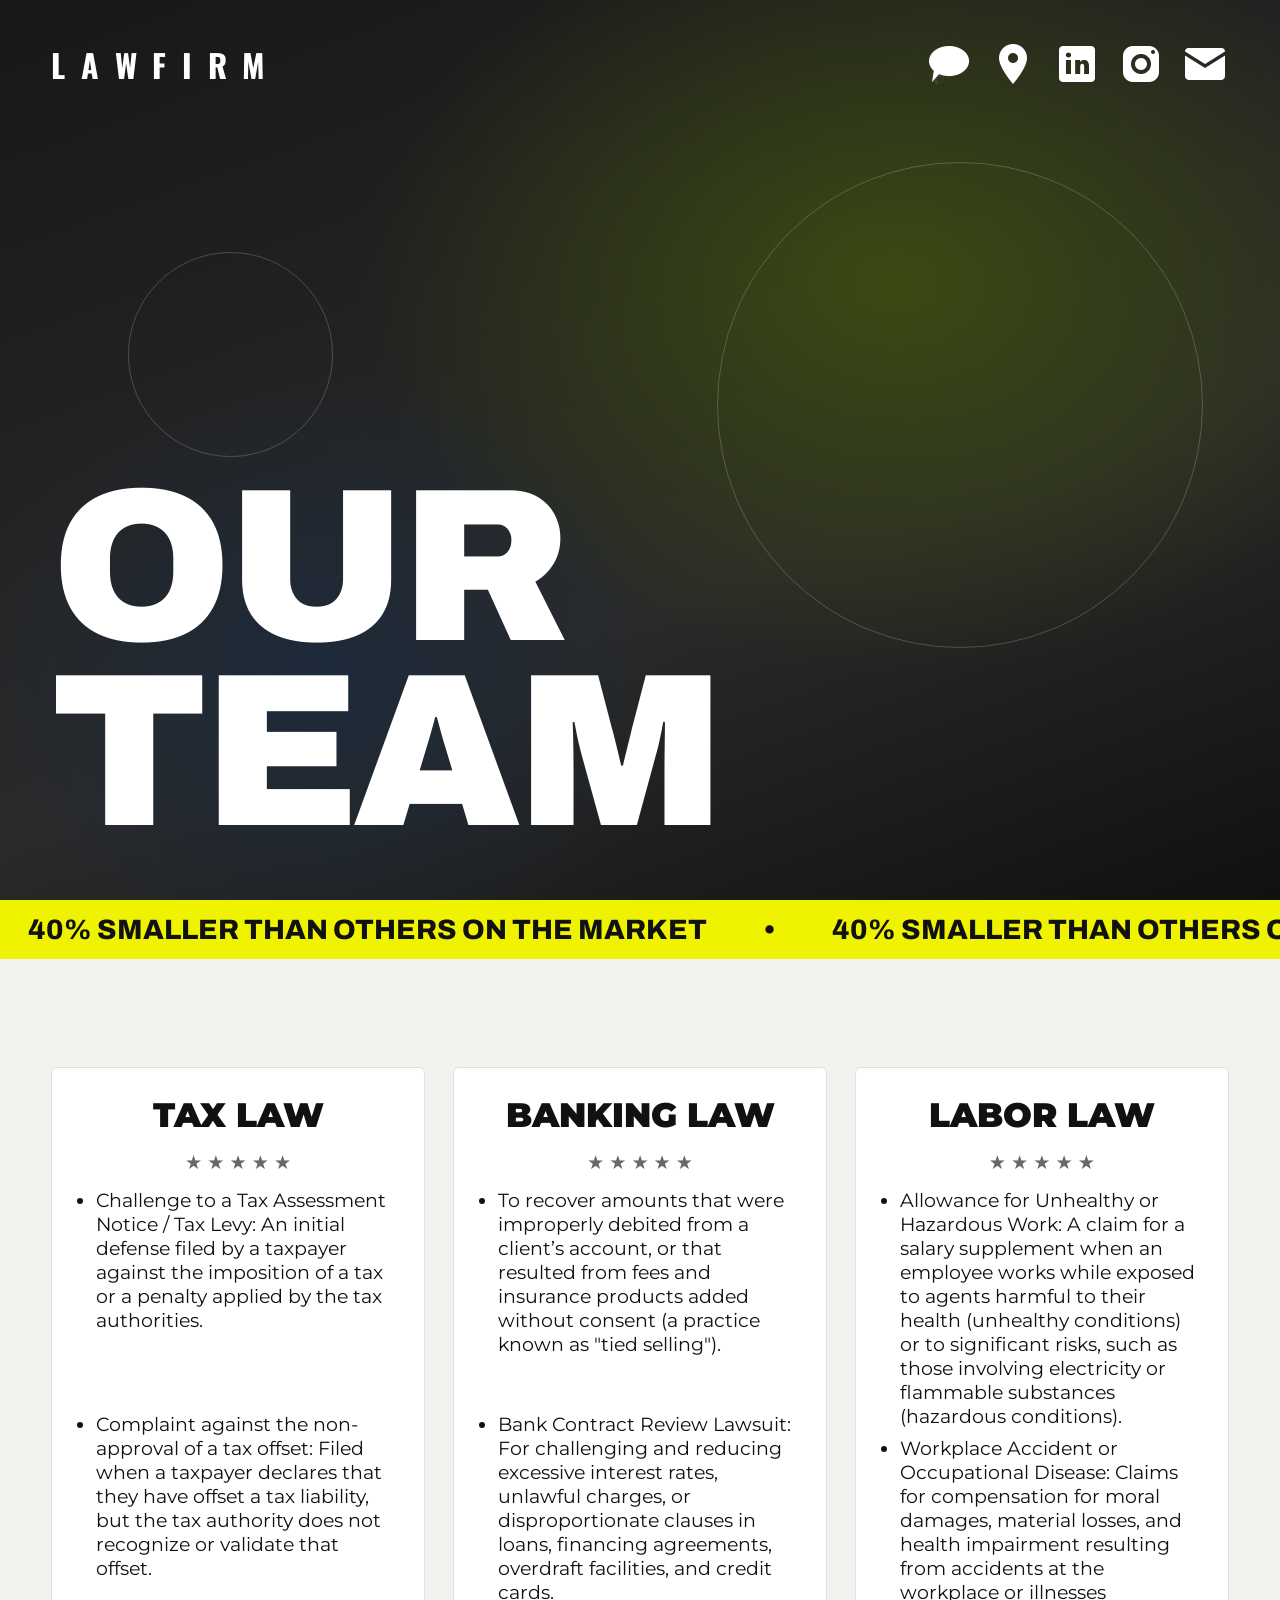
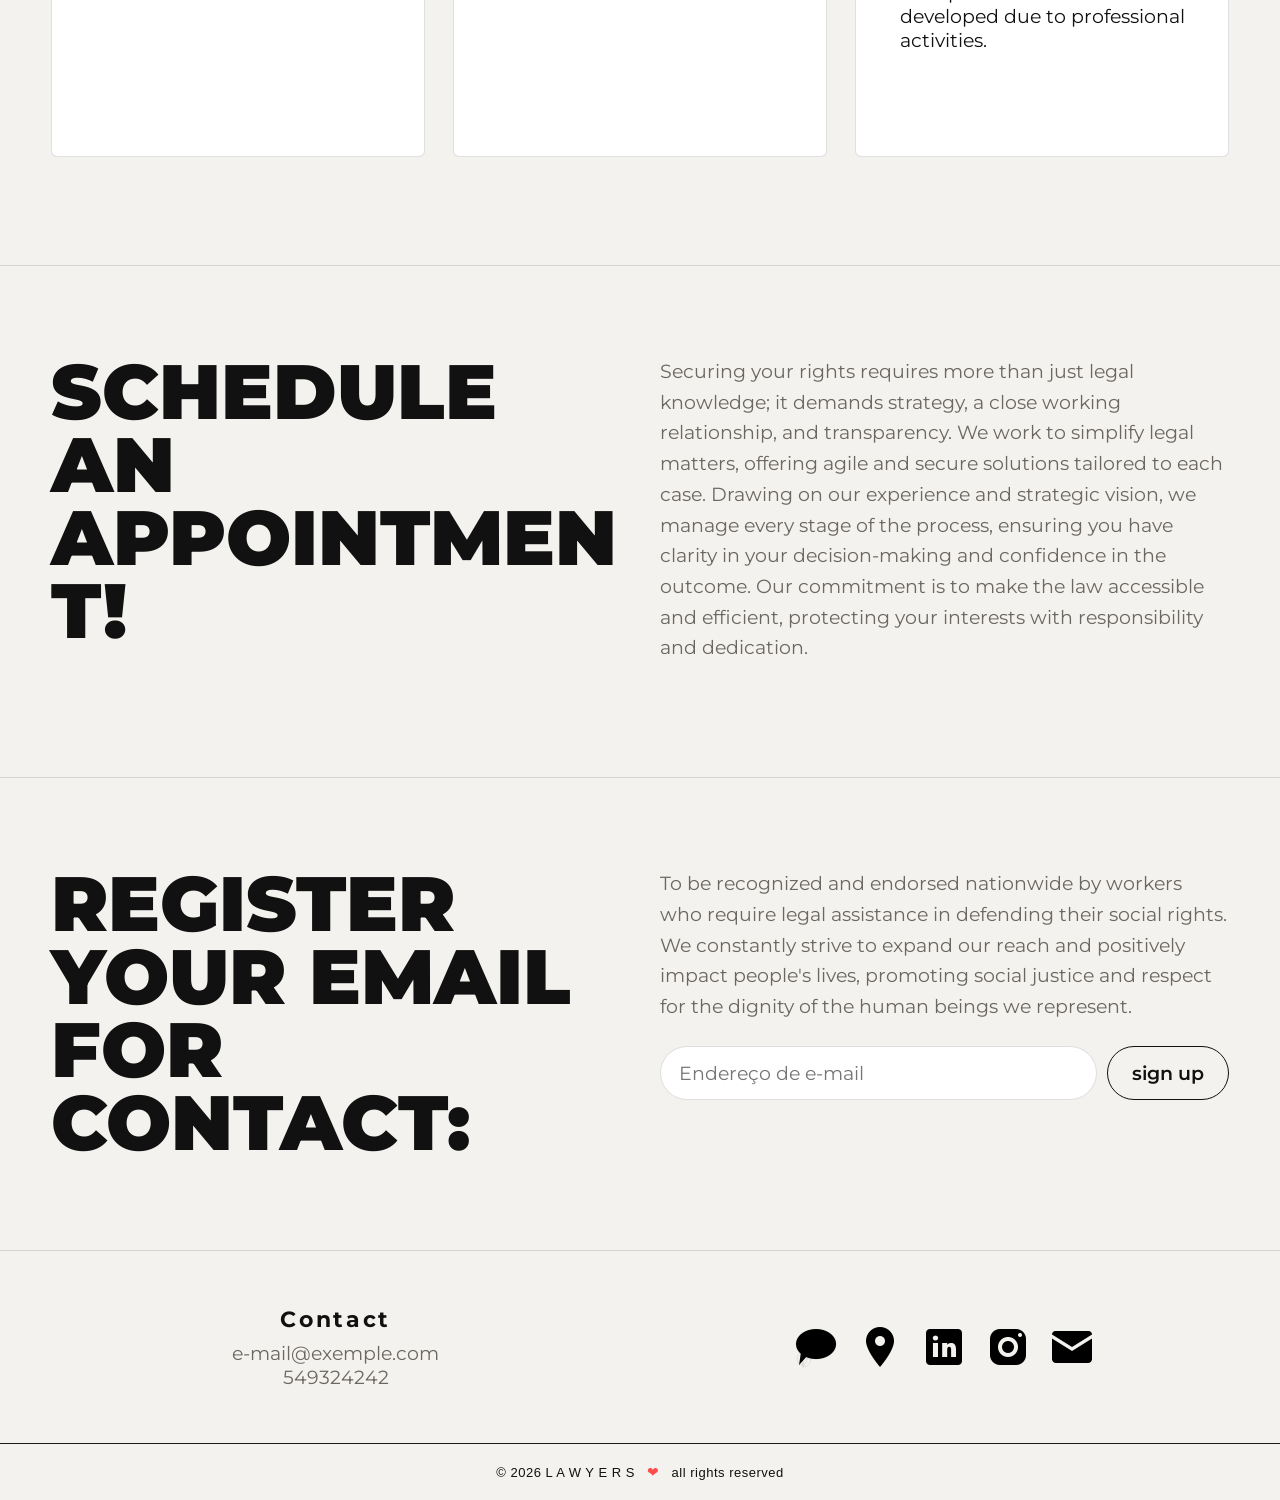
==== signUp.html @ 00d4eca5 "primeiro commit" ====
<!doctype html>
<html lang="pt-BR">
  <head>
    <meta charset="utf-8" />
    <meta
      name="viewport"
      content="width=device-width, initial-scale=1, viewport-fit=cover"
    />
    <title>Sign Up</title>
    <link rel="icon" type="image/png" href="./images/icons8-balança-80.png" />
    <link rel="preconnect" href="https://fonts.googleapis.com" />
    <link rel="preconnect" href="https://fonts.gstatic.com" crossorigin />
    <link
      rel="stylesheet"
      href="https://fonts.googleapis.com/css2?family=Archivo:wght@400;600;800;900&family=Montserrat:wght@400;500;600;700;800;900&family=Oswald:wght@700&display=swap"
    />
    <link rel="stylesheet" href="signUp.css" />
  </head>
  <body>
    <!-- Cortina de entrada (sobe quando a página termina de carregar) -->
    <div class="curtain">LAWYERS TEAM</div>

    <header>
      <nav>
        <a class="logo" href="index.html">L A W F I R M</a>
        <div class="icons container-social">
          <a href="sms:+549324242" aria-label="iMessage"
            ><img
              src="images/icons8-imessage-96.png"
              alt=""
              class="social-icon"
          /></a>
          <a href="https://maps.app.goo.gl/4bHsicvDtdmeMuuY8" target="_blank" rel="noopener noreferrer" aria-label="Localização"
            ><img
              src="images/icons8-location-96.png"
              alt=""
              class="social-icon"
          /></a>
          <a href="https://www.linkedin.com/" target="_blank" rel="noopener noreferrer" aria-label="LinkedIn"
            ><img
              src="images/icons8-linkedin-96.png"
              alt=""
              class="social-icon"
          /></a>
          <a href="https://www.instagram.com/" target="_blank" rel="noopener noreferrer" aria-label="Instagram"
            ><img
              src="images/icons8-instagram-96.png"
              alt=""
              class="social-icon"
          /></a>
          <a href="mailto:e-mail@exemple.com" aria-label="E-mail"
            ><img src="images/icons8-email-96.png" alt="" class="social-icon"
          /></a>
        </div>
      </nav>
    </header>

    <!-- Hero: data-p = intensidade do parallax (negativo = move ao contrário) -->
    <section class="hero">
      <div class="img" data-p="0.25">
        <video autoplay muted loop playsinline>
          <source src="/images/signUpVideo.mp4" />
          Your browser does not support HTML5 videos.
        </video>
      </div>
      <div class="shape shape-1" data-p="-0.15"></div>
      <div class="shape shape-2" data-p="0.4"></div>
      <h1>
        <span><i>Our</i></span
        ><span><i>Team</i></span>
      </h1>
    </section>

    <div class="marquee"><div id="mq"></div></div>

    <section class="plans">
      <article class="plan rv">
        <div class="b">
          <h3>tax law</h3>
          <div class="price"><p><p>&#9733;  &#9733;  &#9733;  &#9733;  &#9733;</p></p></div>
          <ul>
            <li>
              Challenge to a Tax Assessment Notice / Tax Levy: An initial
              defense filed by a taxpayer against the imposition of a tax or a
              penalty applied by the tax authorities.
            </li>
            <li>
              Complaint against the non-approval of a tax offset: Filed when a
              taxpayer declares that they have offset a tax liability, but the
              tax authority does not recognize or validate that offset.
            </li>
          </ul>
          <div class="icon-card-group">
            <a href="sms:+549324242" aria-label="iMessage"
              ><img
                src="images/icons8-imessage-96.png"
                alt=""
                class="icons-card"
            /></a>
            <a href="mailto:e-mail@exemple.com" aria-label="E-mail"
              ><img src="images/icons8-email-96.png" alt="" class="icons-card"
            /></a>
          </div>
        </div>
      </article>
      <article class="plan rv" style="transition-delay: 0.12s">
        <div class="b">
          <h3>Banking Law</h3>
          <div class="price">&#9733;  &#9733;  &#9733;  &#9733;  &#9733;</div>
          <ul>
            <li>
              To recover amounts that were improperly debited from a client’s account, or that resulted from fees and insurance products added without consent (a practice known as "tied selling").
            </li>
            <li>
              Bank Contract Review Lawsuit: For challenging and reducing excessive interest rates, unlawful charges, or disproportionate clauses in loans, financing agreements, overdraft facilities, and credit cards.
            </li>
          </ul>
          <div class="icon-card-group">
            <a href="sms:+549324242" aria-label="iMessage"
              ><img
                src="images/icons8-imessage-96.png"
                alt=""
                class="icons-card"
            /></a>
            <a href="mailto:e-mail@exemple.com" aria-label="E-mail"
              ><img src="images/icons8-email-96.png" alt="" class="icons-card"
            /></a>
          </div>
        </div>
      </article>
      <article class="plan rv" style="transition-delay: 0.24s">
        <div class="b">
          <h3>labor law</h3>
          <div class="price">&#9733;  &#9733;  &#9733;  &#9733;  &#9733;</div>
          <ul>
            <li>
               Allowance for Unhealthy or Hazardous Work: A claim for a salary supplement when an employee works while exposed to agents harmful to their health (unhealthy conditions) or to significant risks, such as those involving electricity or flammable substances (hazardous conditions).
            </li>
            <li>
               Workplace Accident or Occupational Disease: Claims for compensation for moral damages, material losses, and health impairment resulting from accidents at the workplace or illnesses developed due to professional activities.
            </li>
          </ul>
          <div class="icon-card-group">
            <a href="sms:+549324242" aria-label="iMessage"
              ><img
                src="images/icons8-imessage-96.png"
                alt=""
                class="icons-card"
            /></a>
            <a href="mailto:e-mail@exemple.com" aria-label="E-mail"
              ><img src="images/icons8-email-96.png" alt="" class="icons-card"
            /></a>
          </div>
        </div>
      </article>
    </section>

    <section class="visit">
      <div class="rv"><h2>Schedule an appointment!</h2></div>
      <div class="rv" style="transition-delay: 0.15s">
        <p>
          Securing your rights requires more than just legal knowledge; it
          demands strategy, a close working relationship, and transparency. We
          work to simplify legal matters, offering agile and secure solutions
          tailored to each case. Drawing on our experience and strategic vision,
          we manage every stage of the process, ensuring you have clarity in
          your decision-making and confidence in the outcome. Our commitment is
          to make the law accessible and efficient, protecting your interests
          with responsibility and dedication.
        </p>
      </div>
    </section>

    <section class="visit">
      <div class="rv"><h2>register your email for contact:</h2></div>
      <div class="rv" style="transition-delay: 0.15s">
        <p>
          To be recognized and endorsed nationwide by workers who require legal
          assistance in defending their social rights. We constantly strive to
          expand our reach and positively impact people's lives, promoting
          social justice and respect for the dignity of the human beings we
          represent.
        </p>
        <!-- MAILCHIMP: cole em "action" a URL do formulário (Audience > Signup forms > Embedded forms) -->
        <form
          id="nl"
          action="COLE_AQUI_A_URL_DO_MAILCHIMP"
          method="post"
          target="mc-iframe"
        >
          <input
            type="email"
            name="EMAIL"
            placeholder="Endereço de e-mail"
            required
            aria-label="Endereço de e-mail"
          />
          <!-- MAILCHIMP anti-bot: troque o name pelo "b_..." do código do Mailchimp -->
          <div style="position: absolute; left: -5000px" aria-hidden="true">
            <input
              type="text"
              name="b_COLE_AQUI_O_CODIGO_ANTI_BOT"
              tabindex="-1"
              value=""
            />
          </div>
          <button class="btn" type="submit">sign up</button>
        </form>
        <iframe name="mc-iframe" style="display: none" title="mailchimp"></iframe>
        <p id="ok" style="display: none; margin-top: 14px">Thanks!</p>
      </div>
    </section>

    <footer>
      <div class="rv">
        <h3>Contact</h3>
        <a href="mailto:e-mail@exemple.com">e-mail@exemple.com</a><br />
        <a href="tel:+549324242">549324242</a>
      </div>
      <div class="icons container-social rv" style="transition-delay: 0.12s">
        <a href="sms:+549324242" aria-label="iMessage"
          ><img src="images/icons8-imessage-96.png" alt="" class="social-icon"
        /></a>
        <a href="https://maps.app.goo.gl/4bHsicvDtdmeMuuY8" target="_blank" rel="noopener noreferrer" aria-label="Localização"
          ><img src="images/icons8-location-96.png" alt="" class="social-icon"
        /></a>
        <a href="https://www.linkedin.com/" target="_blank" rel="noopener noreferrer" aria-label="LinkedIn"
          ><img src="images/icons8-linkedin-96.png" alt="" class="social-icon"
        /></a>
        <a href="https://www.instagram.com/" target="_blank" rel="noopener noreferrer" aria-label="Instagram"
          ><img src="images/icons8-instagram-96.png" alt="" class="social-icon"
        /></a>
        <a href="mailto:e-mail@exemple.com" aria-label="E-mail"
          ><img src="images/icons8-email-96.png" alt="" class="social-icon"
        /></a>
      </div>
    </footer>
    <div class="copy">
      <span>&copy; 2026 L A W Y E R S</span>
      <span class="heart">&#10084;</span>
      <span>all rights reserved</span>
    </div>

    <script src="signUp.js"></script>
  </body>
</html>
---- signUp.css ----
/* =====================================================================
   signUp.css - página de cadastro (signUp.html)
   Tema claro/escuro automático (segue o sistema do visitante).
   ===================================================================== */

/* ---------- Variáveis ---------- */
:root {
  --h: "Oswald", "Arial Narrow", Impact, sans-serif;
  --bg: #f4f2ee;
  --fg: #111;
  --mut: #6b6762;
  --card: #fff;
  --acc: #eff300;
  --line: #1112;
  --icon-filter: brightness(0); /* ícones pretos no tema claro */
  --pad: 4vw;
  padding-top: env(
    safe-area-inset-top,
    0px
  ); /* respeita o "notch" do celular */
  padding-bottom: env(safe-area-inset-bottom, 0px);
}
@media (prefers-color-scheme: dark) {
  :root {
    --bg: #0e0e0e;
    --fg: #f2f0ea;
    --mut: #9a968f;
    --card: #181818;
    --line: #fff2;
    --icon-filter: brightness(0) invert(1); /* ícones brancos no tema escuro */
  }
}

/* ---------- Base ---------- */
html {
  scroll-padding-top: env(safe-area-inset-top, 0px);
}
* {
  box-sizing: border-box;
  margin: 0;
}
body {
  background: var(--bg);
  color: var(--fg);
  font-family:
    "Archivo",
    system-ui,
    -apple-system,
    "Segoe UI",
    Helvetica,
    Arial,
    sans-serif;
  overflow-x: hidden;
}
a {
  color: inherit;
  text-decoration: none;
}
h2 {
  font-size: clamp(34px, 6vw, 84px);
  font-weight: 900;
  text-transform: uppercase;
  line-height: 0.95;
}

/* ---------- Cabeçalho (sempre sobre o hero escuro, por isso texto branco) ---------- */
header {
  position: absolute;
  top: 0;
  left: 0;
  right: 0;
  z-index: 5;
  padding: clamp(20px, 4vw, 40px) var(--pad);
  color: #fff;
}
nav {
  display: flex;
  flex-wrap: wrap; /* logo e ícones quebram de linha em telas estreitas */
  align-items: center;
  justify-content: space-between;
  gap: 16px 28px;
  font-size: 14px;
}
.logo {
  font-family: var(--h);
  font-size: clamp(20px, 5vw, 32px);
  font-weight: 800;
  letter-spacing: 0.12em;
  white-space: nowrap;
}
/* Sublinhado que "cresce" ao passar o mouse nos links do menu */
nav a {
  position: relative;
}
nav a::after {
  content: "";
  position: absolute;
  left: 0;
  bottom: -3px;
  height: 1px;
  width: 100%;
  background: currentColor;
  transform: scaleX(0);
  transform-origin: left;
  transition: transform 0.4s;
}
nav a:hover::after {
  transform: scaleX(1);
}

/* ---------- Botões ---------- */
.btn {
  display: inline-block;
  text-align: center;
  padding: 12px 24px;
  border: 1px solid currentColor;
  border-radius: 99px;
  background: none;
  color: inherit;
  font: inherit;
  font-weight: 600;
  cursor: pointer;
  transition:
    background 0.3s,
    color 0.3s;
}
.btn:hover {
  background: var(--fg);
  color: var(--bg);
}

/* ---------- Ícones sociais ---------- */
.container-social {
  filter: var(--icon-filter);
}
header .container-social {
  filter: brightness(0) invert(1); /* no topo o fundo é sempre escuro */
}
.icons {
  display: flex;
  flex-wrap: wrap;
  justify-content: center;
  gap: 1rem;
}
.social-icon {
  display: block;
  width: 3rem;
  height: 3rem;
}
.social-icon:hover {
  animation: wobble 0.5s 1 linear;
}
@keyframes wobble {
  0%,
  50% {
    transform: scale(0.7, 1.3);
  }
  25%,
  75% {
    transform: scale(1.3, 0.7);
  }
  100% {
    transform: scale(1, 1);
  }
}

/* ---------- Hero ---------- */
.hero {
  position: relative;
  height: 100vh;
  height: 100svh; /* altura real no celular */
  min-height: 520px;
  overflow: hidden;
  display: flex;
  align-items: flex-end;
  color: #fff;
}
/* Camada do parallax (o JS a desloca). inset negativo = folga para o movimento */
.hero .img {
  display: flex;
  justify-content: center; /* Centraliza horizontalmente */
  align-items: center; /* Centraliza verticalmente */
  min-height: 100vh;
  position: absolute;
  inset: -12% 0;
  background:
    radial-gradient(60% 50% at 70% 35%, #3b4a12 0, transparent 70%),
    radial-gradient(40% 40% at 25% 70%, #1d2a3a 0, transparent 70%),
    linear-gradient(160deg, #151515, #2a2a2a 60%, #0b0b0b);
  will-change: transform;
}
.img-team {
  position: absolute;
  inset: 0;
  width: 100%;
  height: 100%;
  object-fit: cover; /* foto centralizada e sem distorção em qualquer tela */
  object-position: center;
}
/* Círculos decorativos: tamanho e posição em vw/vh = acompanham a tela */
.hero .shape {
  position: absolute;
  border-radius: 50%;
  border: 1px solid #fff3;
  will-change: transform;
  animation: fade-in 1.6s 0.4s ease backwards;
}
.shape-1 {
  width: 38vw;
  height: 38vw;
  right: 6vw;
  top: 18vh;
}
.shape-2 {
  width: 16vw;
  height: 16vw;
  left: 10vw;
  top: 28vh;
}
.hero h1 {
  position: relative;
  font-size: clamp(64px, 17vw, 260px);
  line-height: 0.85;
  font-weight: 900;
  text-transform: uppercase;
  letter-spacing: -0.03em;
  padding: 0 var(--pad) 6vh;
}
/* Título "sobe" de dentro de uma máscara (overflow hidden) quando body.ready */
.hero h1 span {
  display: block;
  overflow: hidden;
}
.hero h1 i {
  display: block;
  font-style: normal;
  transform: translateY(105%);
  transition: transform 1.1s cubic-bezier(0.2, 0.8, 0.2, 1);
}
body.ready .hero h1 i {
  transform: none;
}
body.ready .hero h1 span:nth-child(2) i {
  transition-delay: 0.12s;
}

/* ---------- Letreiro ---------- */
.marquee {
  overflow: hidden;
  background: var(--acc);
  color: #111;
  padding: 14px 0;
  white-space: nowrap;
  font-weight: 800;
  text-transform: uppercase;
  font-size: clamp(16px, 2.2vw, 28px);
}
.marquee div {
  display: inline-block;
  will-change: transform;
}
.marquee span {
  margin: 0 28px;
}

/* ---------- Planos ---------- */
/* auto-fit + min(100%, 260px): 3 colunas no desktop, 2 no tablet, 1 no celular */
.plans {
  padding: 12vh var(--pad);
  display: grid;
  gap: 28px;
  grid-template-columns: repeat(auto-fit, minmax(min(100%, 260px), 1fr));
}
.plan {
  display: flex;
  flex-direction: column;
  overflow: hidden;
  background: var(--card);
  border: 1px solid var(--line);
  border-radius: 6px;
}
/* Faixa colorida no topo do plano (a cor interna sofre parallax) */

.plan .ph {
  position: relative;
  overflow: hidden;
  height: clamp(120px, 18vw, 180px);
}
.plan .ph div {
  position: absolute;
  inset: -15% 0;
  will-change: transform;
}
.plan:nth-child(1) .ph div {
  background: linear-gradient(135deg, #8aa0a8, #2d3b40);
}
.plan:nth-child(2) .ph div {
  background: linear-gradient(135deg, #c9b18a, #4a3a22);
}
.plan:nth-child(3) .ph div {
  background: linear-gradient(135deg, #b6d84a, #26330a);
}
.plan .b {
  align-items: center;
  flex: 1;
  display: flex;
  flex-direction: column;
  gap: 14px;
  padding: 26px;
}
.plan h3 {
  text-align: center;
  font-size: 34px;
  font-weight: 900;
  text-transform: uppercase;
}
.price {
  text-align: center;
  color: var(--mut);
}
.plan ul {
  flex: 1;
  display: grid;
  gap: 8px;
  padding-left: 18px;
  font-size: 15px;
}
.plan .btn {
  align-self: center;
}
/* Itens da lista aparecem em sequência quando o plano entra na tela */
.plan.in li {
  animation: fade-up 0.7s ease backwards;
}
.plan.in li:nth-child(2) {
  animation-delay: 0.1s;
}
.plan.in li:nth-child(3) {
  animation-delay: 0.2s;
}
.plan.in li:nth-child(4) {
  animation-delay: 0.3s;
}
.plan.in li:nth-child(5) {
  animation-delay: 0.4s;
}

/* ---------- Visita / newsletter ---------- */
.visit {
  display: grid;
  gap: 40px;
  grid-template-columns: repeat(auto-fit, minmax(min(100%, 280px), 1fr));
  padding: 10vh var(--pad);
  border-top: 1px solid var(--line);
  padi
}
.visit p {
  max-width: 52ch;
  margin-bottom: 24px;
  color: var(--mut);
  line-height: 1.6;
}
form {
  display: flex;
  flex-wrap: wrap;
  gap: 10px;
}
input {
  flex: 1;
  min-width: min(100%, 200px);
  padding: 14px 18px;
  border: 1px solid var(--line);
  border-radius: 99px;
  background: var(--card);
  color: var(--fg);
  font: inherit;
}

/* ---------- Rodapé ---------- */
footer {
  display: grid;
  grid-template-columns: repeat(2, 1fr);
  gap: 40px;
  align-items: center;
  text-align: center;
  border-top: 1px solid var(--line);
  padding: 6vh var(--pad);
  color: var(--mut);
  font-size: 15px;
}
footer h3 {
  margin-bottom: 8px;
  color: var(--fg);
  letter-spacing: 0.12em;
}

/* ---------- Fades e cortina de entrada ---------- */
/* .rv = aparece ao entrar na tela (classe "in" via IntersectionObserver) */
.rv {
  opacity: 0;
  transform: translateY(50px);
  transition:
    opacity 0.9s ease,
    transform 0.9s cubic-bezier(0.2, 0.8, 0.2, 1);
}
.rv.in {
  opacity: 1;
  transform: none;
}
@keyframes fade-up {
  from {
    opacity: 0;
    transform: translateY(20px);
  }
}
@keyframes fade-in {
  from {
    opacity: 0;
  }
}
/* Cortina amarela que cobre a tela ao abrir e sobe quando o JS põe body.ready */
.curtain {
  position: fixed;
  inset: 0;
  z-index: 50;
  display: grid;
  place-items: center;
  background: var(--acc);
  color: #111;
  font-size: clamp(56px, 35vw, 57px);
  font-weight: 900;
  letter-spacing: 0.3em;
  text-align: center;
  pointer-events: none;
  transition: transform 0.8s cubic-bezier(0.77, 0, 0.18, 1);
}
body.ready .curtain {
  transform: translateY(-100%);
}

/* ---------- Celulares: tudo centralizado ---------- */
@media (max-width: 700px) {
  nav {
    justify-content: center;
    text-align: center;
  }
  .social-icon {
    width: 2.5rem;
    height: 2.5rem;
  }
  .visit {
    text-align: center;
  }
  .visit p {
    margin-inline: auto;
  }
  form {
    justify-content: center;
  }
  footer {
    grid-template-columns: 1fr;
  }
}

/* ---------- Acessibilidade: sem movimento ---------- */
@media (prefers-reduced-motion: reduce) {
  * {
    animation: none !important;
  }
  .rv {
    opacity: 1;
    transform: none;
    transition: none;
  }
  .hero h1 i {
    transform: none;
    transition: none;
  }
  .curtain {
    display: none;
  }
}
/* ---------- icons nos cards ---------- */
.icons-card {
  display: flex;
  flex-wrap: wrap;
  justify-content: center;
  gap: 1rem;
}
.icons-card {
  display: block;
  width: 3rem;
  height: 3rem;
}
.icons-card:hover {
  animation: wobble 0.5s 1 linear;
}
.icons-card {
  filter: var(--icon-filter);
}
.icons-card {
  filter: brightness(0) invert(1); /* no topo o fundo é sempre escuro */
}
.icon-card-group {
  gap: 1rem;
  display: flex;
  padding-top: 1rem;
}
/* ---------- copy ---------- */
.copy {
  font-family: "Segoe UI", Tahoma, Geneva, Verdana, sans-serif;
  font-size: 13px;
  text-align: center;
  padding: 20px 10px;
  background-color: no;
  border-top: 1px solid #1b1b1b;
  letter-spacing: 0.5px;
}
.heart {
  color: #ff4d4d;
  margin: 0 8px;
  font-size: 14px;
  display: inline-block;
  animation: pulse 1.5s infinite;
}
@keyframes pulse {
  0% {
    transform: scale(1);
  }
  50% {
    transform: scale(1.1);
  }
  100% {
    transform: scale(1);
  }
}

/* ---------- Fonte Montserrat (classe .rv e itens de lista) ---------- */
.rv,
li {
  font-size: 1.2rem;
  font-family:
    "Montserrat",
    system-ui,
    -apple-system,
    "Segoe UI",
    Helvetica,
    Arial,
    sans-serif;
}
/* Montserrat é mais larga que Archivo: títulos longos quebram em vez de vazar */
.visit h2,
.plan h3 {
  overflow-wrap: break-word;
}
.rv > p {
  font-size: 1.2rem;
}
@media (max-width: 700px) {
.visit {
    padding-top: 1.2rem;
  }
}
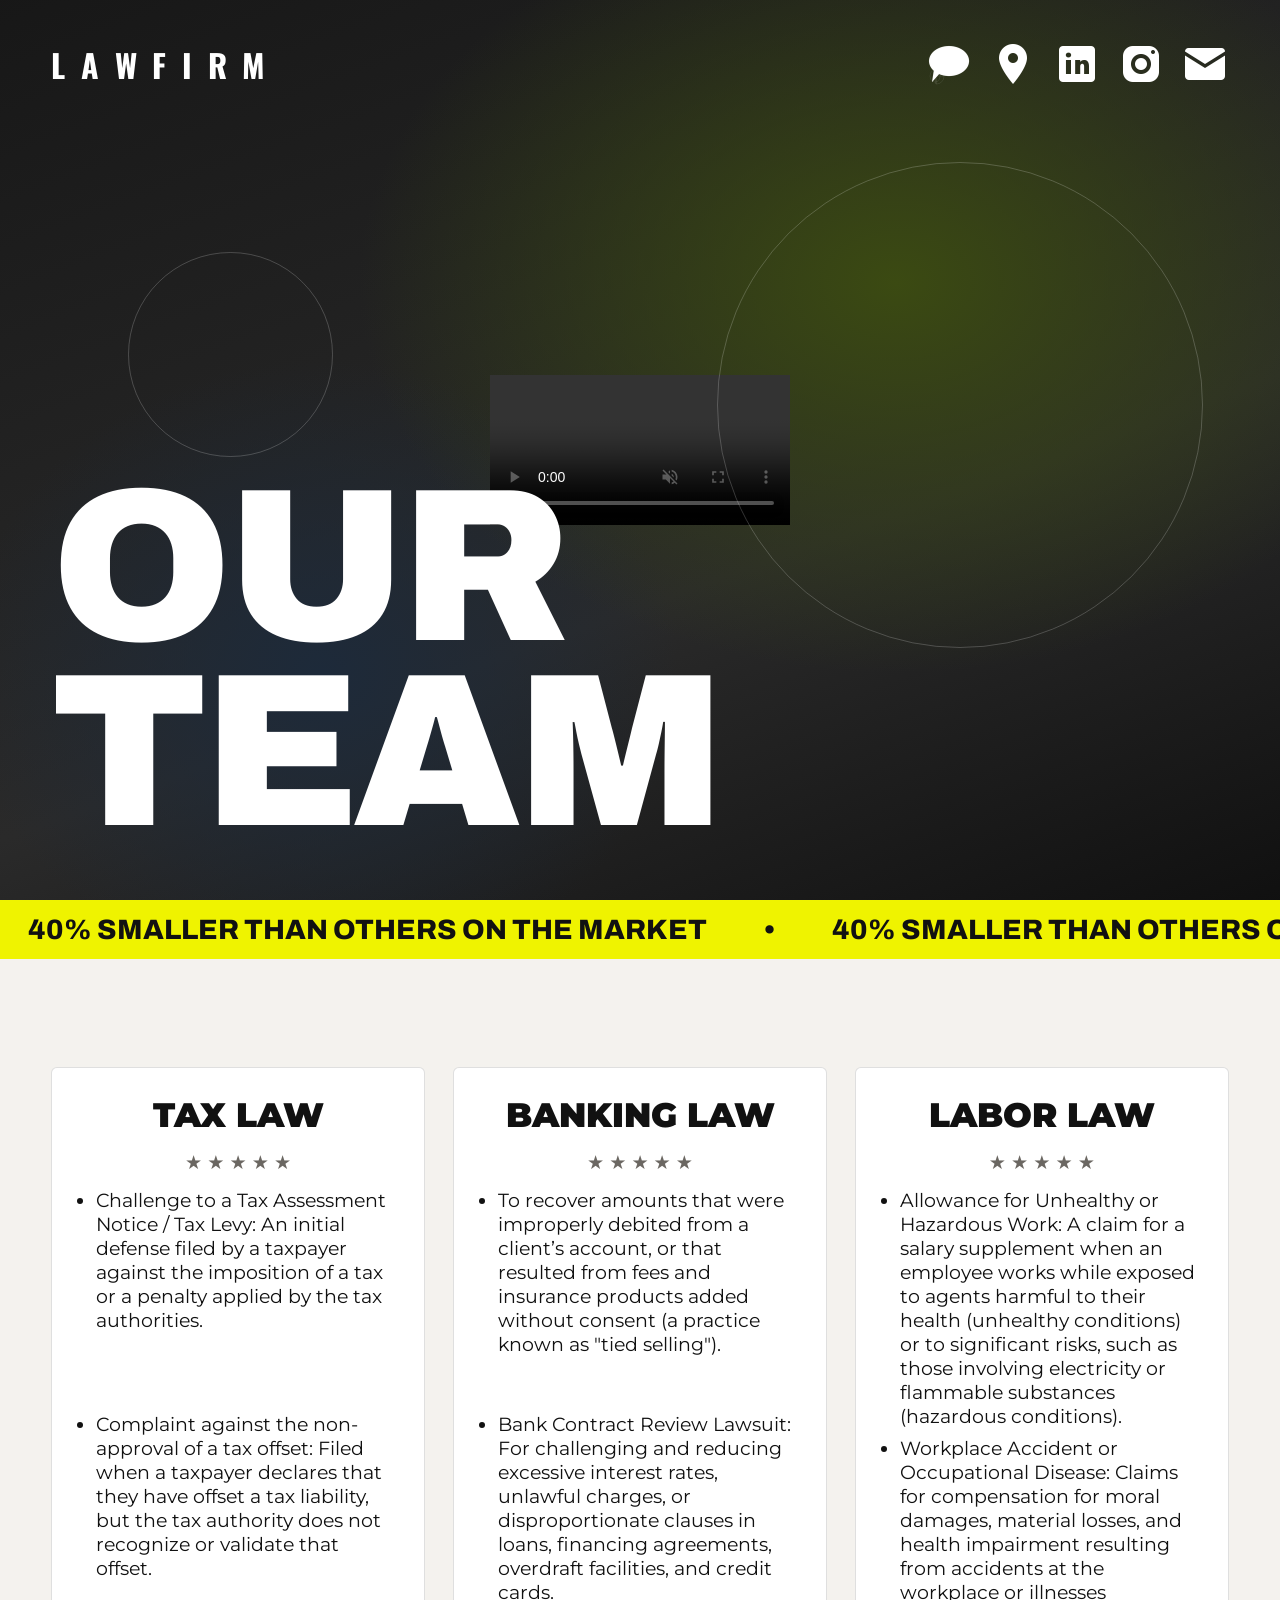
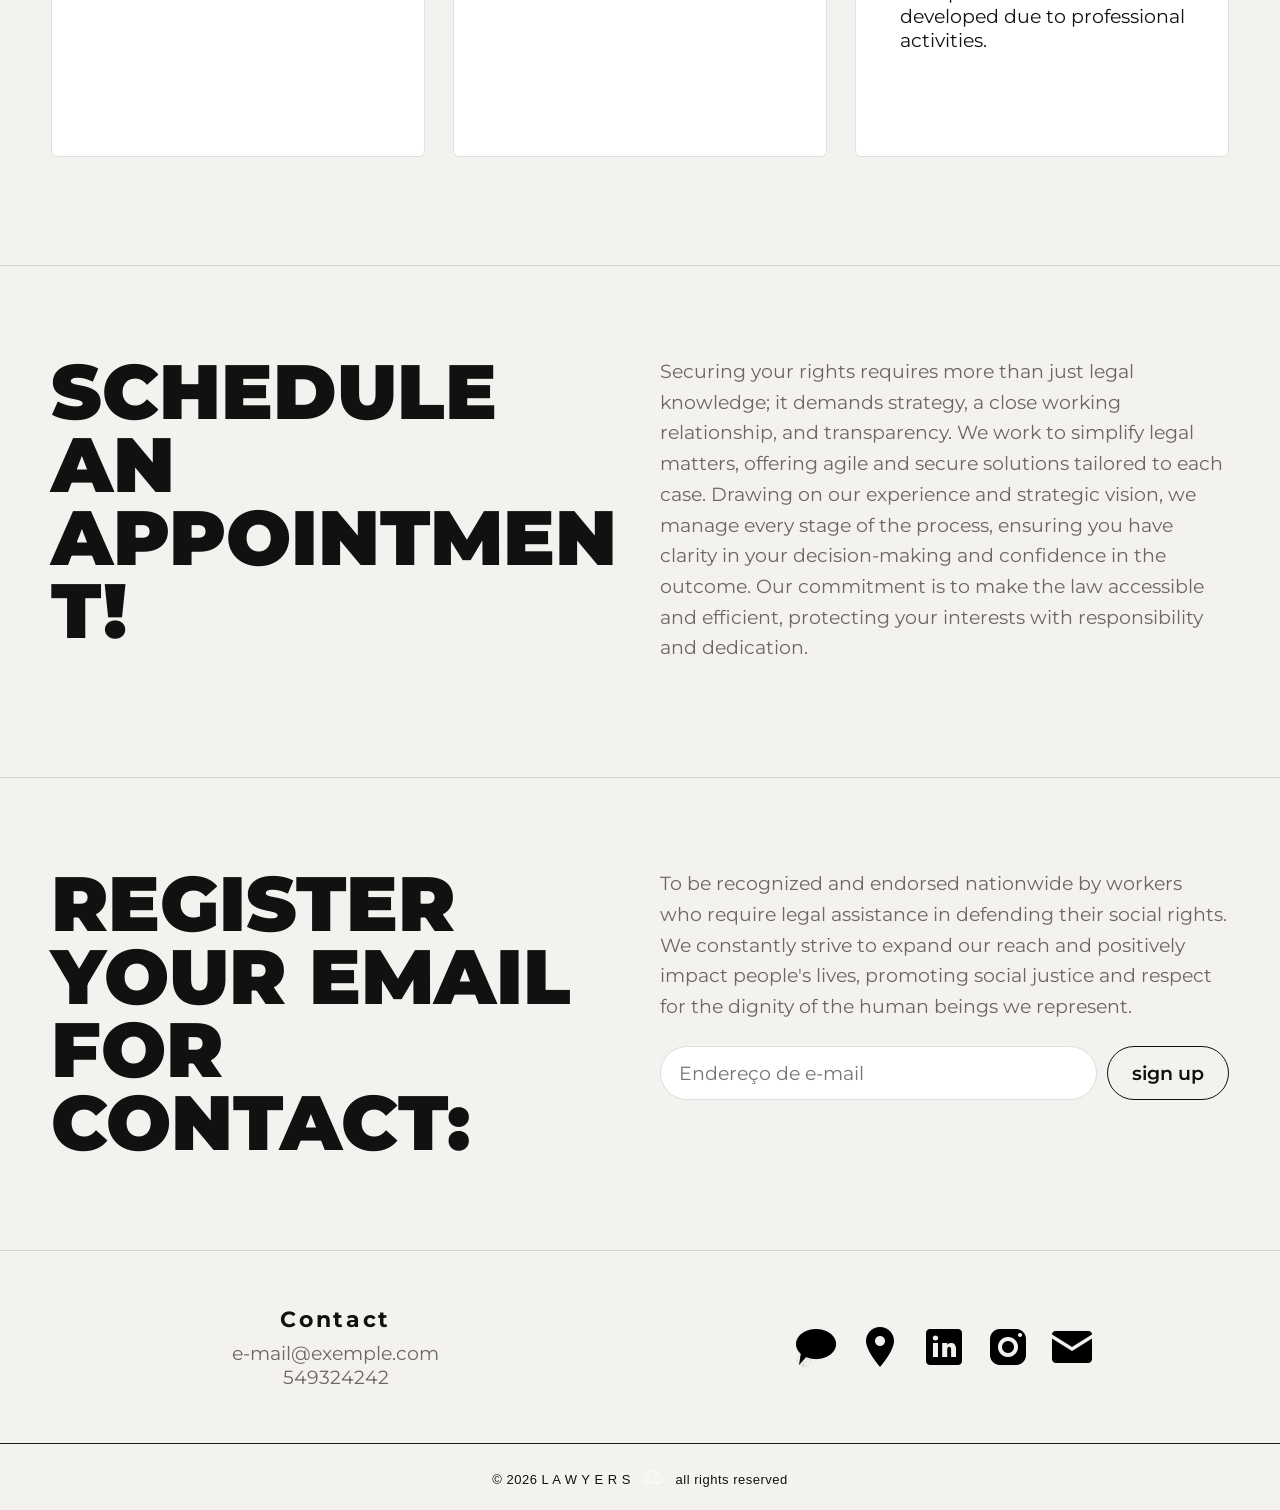
==== commit 6d72563a: "icon and words" ====
--- a/signUp.html
+++ b/signUp.html
@@ -58,7 +58,7 @@
     <!-- Hero: data-p = intensidade do parallax (negativo = move ao contrário) -->
     <section class="hero">
       <div class="img" data-p="0.25">
-        <video autoplay muted loop playsinline>
+        <video preload="metadata" controls autoplay muted loop playsinline>
           <source src="/images/signUpVideo.mp4" />
           Your browser does not support HTML5 videos.
         </video>
@@ -237,7 +237,7 @@
     </footer>
     <div class="copy">
       <span>&copy; 2026 L A W Y E R S</span>
-      <span class="heart">&#10084;</span>
+      <span class="heart">&#9878;</span>
       <span>all rights reserved</span>
     </div>
 
--- a/signUp.css
+++ b/signUp.css
@@ -517,9 +517,9 @@
   letter-spacing: 0.5px;
 }
 .heart {
-  color: #ff4d4d;
+ color: #fafafa;
   margin: 0 8px;
-  font-size: 14px;
+  font-size: 22px;
   display: inline-block;
   animation: pulse 1.5s infinite;
 }
